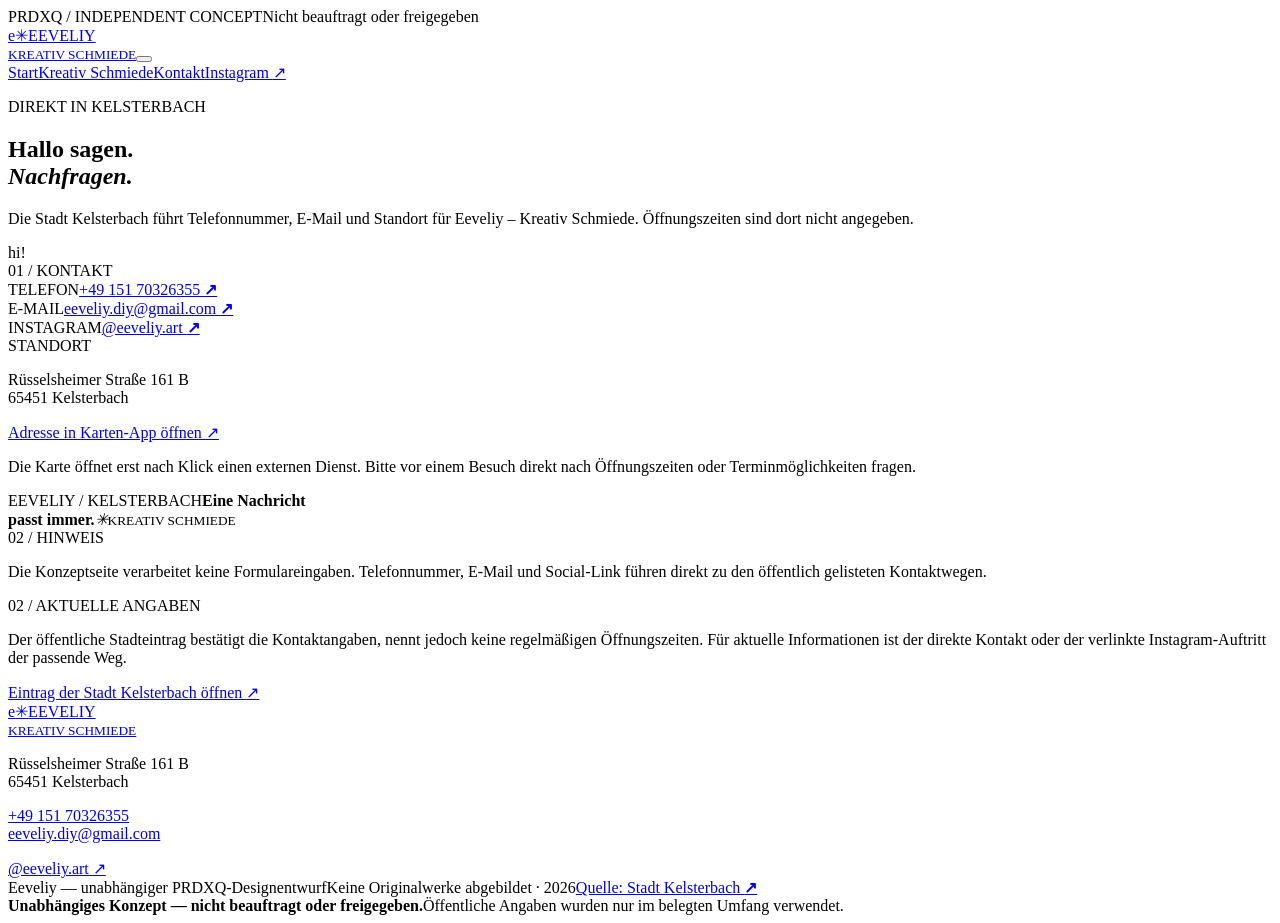
==== kontakt.html @ dfeaa100 "Add Eeveliy concept kontakt.html" ====
<!doctype html><html lang="de"><head><meta charset="utf-8"><meta name="viewport" content="width=device-width, initial-scale=1"><meta name="theme-color" content="#f5eadb"><meta name="description" content="Öffentlich gelistete Kontaktmöglichkeiten für Eeveliy – Kreativ Schmiede in Kelsterbach. Unabhängiger PRDXQ-Websiteentwurf."><title>Kontakt | Eeveliy — PRDXQ Konzept</title><link rel="icon" href="favicon.svg" type="image/svg+xml"><link rel="stylesheet" href="styles.css"></head><body><div class="concept-bar"><span>PRDXQ / INDEPENDENT CONCEPT</span><span>Nicht beauftragt oder freigegeben</span></div><header class="header"><a class="wordmark" href="index.html" aria-label="Eeveliy Startseite"><span class="wordmark-symbol">e<span>✳</span></span><span class="wordmark-name">EEVELIY<br><small>KREATIV SCHMIEDE</small></span></a><button class="menu-toggle" aria-expanded="false" aria-controls="main-nav" aria-label="Menü öffnen"><i></i><i></i></button><nav class="nav" id="main-nav" aria-label="Hauptnavigation"><a href="index.html">Start</a><a href="studio.html">Kreativ Schmiede</a><a class="current" href="kontakt.html">Kontakt</a><a class="nav-social" href="https://www.instagram.com/eeveliy.art/" target="_blank" rel="noopener">Instagram <span>↗</span></a></nav></header>
<main><section class="contact-hero"><div><p class="eyebrow"><span class="dot"></span> DIREKT IN KELSTERBACH</p><h1>Hallo sagen.<br><em>Nachfragen.</em></h1><p class="hero-text">Die Stadt Kelsterbach führt Telefonnummer, E-Mail und Standort für Eeveliy – Kreativ Schmiede. Öffnungszeiten sind dort nicht angegeben.</p></div><div class="contact-doodle"><span>hi!</span><div class="doodle-flower"><i></i><i></i><i></i><i></i><i></i><b></b></div></div></section>
<section class="contact-layout"><div class="contact-list"><div class="eyebrow eyebrow-dark">01 / KONTAKT</div><div class="contact-row"><span>TELEFON</span><a href="tel:+4915170326355">+49 151 70326355 <b>↗</b></a></div><div class="contact-row"><span>E-MAIL</span><a href="mailto:eeveliy.diy@gmail.com">eeveliy.diy@gmail.com <b>↗</b></a></div><div class="contact-row"><span>INSTAGRAM</span><a href="https://www.instagram.com/eeveliy.art/" target="_blank" rel="noopener">@eeveliy.art <b>↗</b></a></div><div class="contact-row"><span>STANDORT</span><p>Rüsselsheimer Straße 161 B<br>65451 Kelsterbach</p></div><a class="map-link" href="https://maps.google.com/?q=R%C3%BCsselsheimer+Stra%C3%9Fe+161+B%2C+65451+Kelsterbach" target="_blank" rel="noopener">Adresse in Karten-App öffnen <span>↗</span></a><p class="small-note">Die Karte öffnet erst nach Klick einen externen Dienst. Bitte vor einem Besuch direkt nach Öffnungszeiten oder Terminmöglichkeiten fragen.</p></div><div class="contact-side"><div class="side-paper"><span>EEVELIY / KELSTERBACH</span><b>Eine Nachricht<br>passt immer.</b><i>✳</i><small>KREATIV SCHMIEDE</small></div><div class="side-note"><span>02 / HINWEIS</span><p>Die Konzeptseite verarbeitet keine Formulareingaben. Telefonnummer, E-Mail und Social-Link führen direkt zu den öffentlich gelisteten Kontaktwegen.</p></div></div></section>
<section class="last-note"><div class="eyebrow eyebrow-dark">02 / AKTUELLE ANGABEN</div><p>Der öffentliche Stadteintrag bestätigt die Kontaktangaben, nennt jedoch keine regelmäßigen Öffnungszeiten. Für aktuelle Informationen ist der direkte Kontakt oder der verlinkte Instagram-Auftritt der passende Weg.</p><a class="link-arrow link-dark" href="https://kelsterbach.de/Wirtschaft-Gewerbe/Branchen-und-Firmen/" target="_blank" rel="noopener">Eintrag der Stadt Kelsterbach öffnen <span>↗</span></a></section></main>
<footer class="footer"><div class="footer-top"><a class="wordmark wordmark-light" href="index.html"><span class="wordmark-symbol">e<span>✳</span></span><span class="wordmark-name">EEVELIY<br><small>KREATIV SCHMIEDE</small></span></a><p>Rüsselsheimer Straße 161 B<br>65451 Kelsterbach</p><p><a href="tel:+4915170326355">+49 151 70326355</a><br><a href="mailto:eeveliy.diy@gmail.com">eeveliy.diy@gmail.com</a></p><a class="footer-social" href="https://www.instagram.com/eeveliy.art/" target="_blank" rel="noopener">@eeveliy.art <span>↗</span></a></div><div class="footer-bottom"><span>Eeveliy — unabhängiger PRDXQ-Designentwurf</span><span>Keine Originalwerke abgebildet · 2026</span><a href="https://kelsterbach.de/Wirtschaft-Gewerbe/Branchen-und-Firmen/" target="_blank" rel="noopener">Quelle: Stadt Kelsterbach <b>↗</b></a></div></footer><aside class="concept-note"><strong>Unabhängiges Konzept — nicht beauftragt oder freigegeben.</strong><span>Öffentliche Angaben wurden nur im belegten Umfang verwendet.</span></aside><script src="script.js" defer></script></body></html>
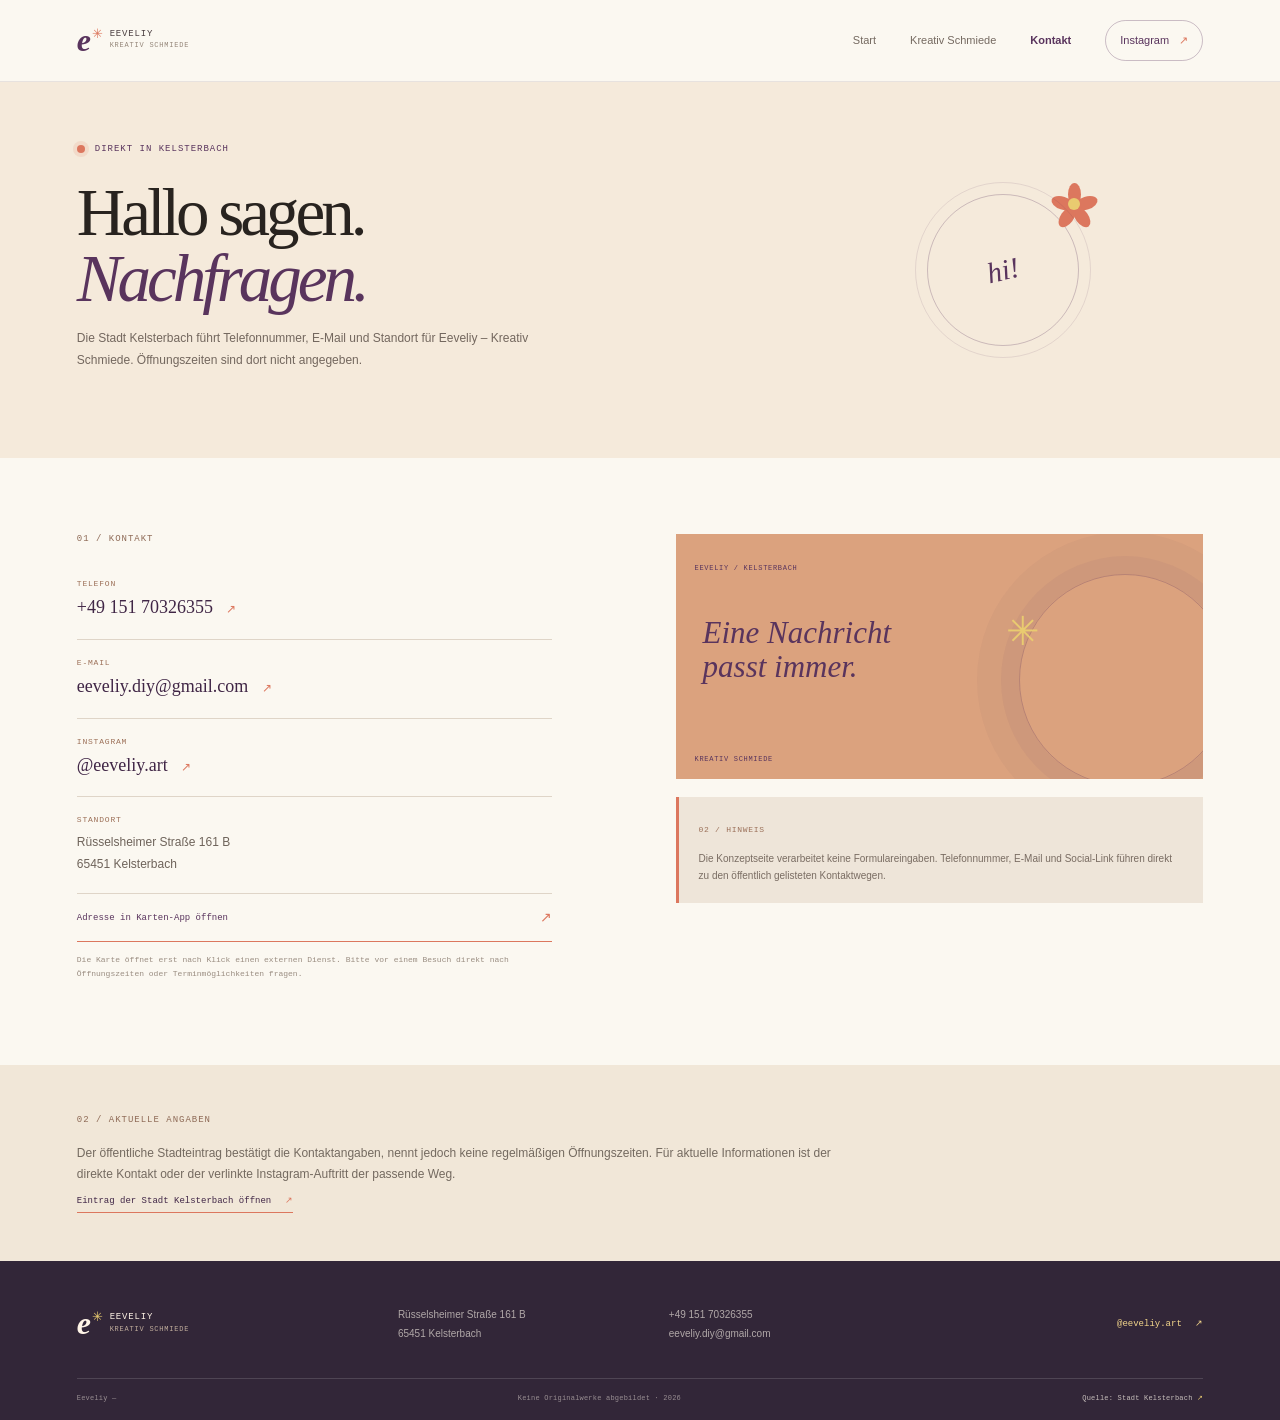
==== commit d6d0f65b: "Remove visible concept labels for client presentation" ====
--- a/kontakt.html
+++ b/kontakt.html
@@ -1,6 +1,6 @@
-<!doctype html><html lang="de"><head><meta charset="utf-8"><meta name="viewport" content="width=device-width, initial-scale=1"><meta name="theme-color" content="#f5eadb"><meta name="description" content="Öffentlich gelistete Kontaktmöglichkeiten für Eeveliy – Kreativ Schmiede in Kelsterbach. Unabhängiger PRDXQ-Websiteentwurf."><title>Kontakt | Eeveliy — PRDXQ Konzept</title><link rel="icon" href="favicon.svg" type="image/svg+xml"><link rel="stylesheet" href="styles.css"></head><body><div class="concept-bar"><span>PRDXQ / INDEPENDENT CONCEPT</span><span>Nicht beauftragt oder freigegeben</span></div><header class="header"><a class="wordmark" href="index.html" aria-label="Eeveliy Startseite"><span class="wordmark-symbol">e<span>✳</span></span><span class="wordmark-name">EEVELIY<br><small>KREATIV SCHMIEDE</small></span></a><button class="menu-toggle" aria-expanded="false" aria-controls="main-nav" aria-label="Menü öffnen"><i></i><i></i></button><nav class="nav" id="main-nav" aria-label="Hauptnavigation"><a href="index.html">Start</a><a href="studio.html">Kreativ Schmiede</a><a class="current" href="kontakt.html">Kontakt</a><a class="nav-social" href="https://www.instagram.com/eeveliy.art/" target="_blank" rel="noopener">Instagram <span>↗</span></a></nav></header>
+<!doctype html><html lang="de"><head><meta charset="utf-8"><meta name="viewport" content="width=device-width, initial-scale=1"><meta name="theme-color" content="#f5eadb"><meta name="description" content="Öffentlich gelistete Kontaktmöglichkeiten für Eeveliy – Kreativ Schmiede in Kelsterbach. Unabhängiger PRDXQ-Websiteentwurf."><title>Kontakt | Eeveliy — PRDXQ Konzept</title><link rel="icon" href="favicon.svg" type="image/svg+xml"><link rel="stylesheet" href="styles.css"></head><body><header class="header"><a class="wordmark" href="index.html" aria-label="Eeveliy Startseite"><span class="wordmark-symbol">e<span>✳</span></span><span class="wordmark-name">EEVELIY<br><small>KREATIV SCHMIEDE</small></span></a><button class="menu-toggle" aria-expanded="false" aria-controls="main-nav" aria-label="Menü öffnen"><i></i><i></i></button><nav class="nav" id="main-nav" aria-label="Hauptnavigation"><a href="index.html">Start</a><a href="studio.html">Kreativ Schmiede</a><a class="current" href="kontakt.html">Kontakt</a><a class="nav-social" href="https://www.instagram.com/eeveliy.art/" target="_blank" rel="noopener">Instagram <span>↗</span></a></nav></header>
 <main><section class="contact-hero"><div><p class="eyebrow"><span class="dot"></span> DIREKT IN KELSTERBACH</p><h1>Hallo sagen.<br><em>Nachfragen.</em></h1><p class="hero-text">Die Stadt Kelsterbach führt Telefonnummer, E-Mail und Standort für Eeveliy – Kreativ Schmiede. Öffnungszeiten sind dort nicht angegeben.</p></div><div class="contact-doodle"><span>hi!</span><div class="doodle-flower"><i></i><i></i><i></i><i></i><i></i><b></b></div></div></section>
 <section class="contact-layout"><div class="contact-list"><div class="eyebrow eyebrow-dark">01 / KONTAKT</div><div class="contact-row"><span>TELEFON</span><a href="tel:+4915170326355">+49 151 70326355 <b>↗</b></a></div><div class="contact-row"><span>E-MAIL</span><a href="mailto:eeveliy.diy@gmail.com">eeveliy.diy@gmail.com <b>↗</b></a></div><div class="contact-row"><span>INSTAGRAM</span><a href="https://www.instagram.com/eeveliy.art/" target="_blank" rel="noopener">@eeveliy.art <b>↗</b></a></div><div class="contact-row"><span>STANDORT</span><p>Rüsselsheimer Straße 161 B<br>65451 Kelsterbach</p></div><a class="map-link" href="https://maps.google.com/?q=R%C3%BCsselsheimer+Stra%C3%9Fe+161+B%2C+65451+Kelsterbach" target="_blank" rel="noopener">Adresse in Karten-App öffnen <span>↗</span></a><p class="small-note">Die Karte öffnet erst nach Klick einen externen Dienst. Bitte vor einem Besuch direkt nach Öffnungszeiten oder Terminmöglichkeiten fragen.</p></div><div class="contact-side"><div class="side-paper"><span>EEVELIY / KELSTERBACH</span><b>Eine Nachricht<br>passt immer.</b><i>✳</i><small>KREATIV SCHMIEDE</small></div><div class="side-note"><span>02 / HINWEIS</span><p>Die Konzeptseite verarbeitet keine Formulareingaben. Telefonnummer, E-Mail und Social-Link führen direkt zu den öffentlich gelisteten Kontaktwegen.</p></div></div></section>
 <section class="last-note"><div class="eyebrow eyebrow-dark">02 / AKTUELLE ANGABEN</div><p>Der öffentliche Stadteintrag bestätigt die Kontaktangaben, nennt jedoch keine regelmäßigen Öffnungszeiten. Für aktuelle Informationen ist der direkte Kontakt oder der verlinkte Instagram-Auftritt der passende Weg.</p><a class="link-arrow link-dark" href="https://kelsterbach.de/Wirtschaft-Gewerbe/Branchen-und-Firmen/" target="_blank" rel="noopener">Eintrag der Stadt Kelsterbach öffnen <span>↗</span></a></section></main>
-<footer class="footer"><div class="footer-top"><a class="wordmark wordmark-light" href="index.html"><span class="wordmark-symbol">e<span>✳</span></span><span class="wordmark-name">EEVELIY<br><small>KREATIV SCHMIEDE</small></span></a><p>Rüsselsheimer Straße 161 B<br>65451 Kelsterbach</p><p><a href="tel:+4915170326355">+49 151 70326355</a><br><a href="mailto:eeveliy.diy@gmail.com">eeveliy.diy@gmail.com</a></p><a class="footer-social" href="https://www.instagram.com/eeveliy.art/" target="_blank" rel="noopener">@eeveliy.art <span>↗</span></a></div><div class="footer-bottom"><span>Eeveliy — unabhängiger PRDXQ-Designentwurf</span><span>Keine Originalwerke abgebildet · 2026</span><a href="https://kelsterbach.de/Wirtschaft-Gewerbe/Branchen-und-Firmen/" target="_blank" rel="noopener">Quelle: Stadt Kelsterbach <b>↗</b></a></div></footer><aside class="concept-note"><strong>Unabhängiges Konzept — nicht beauftragt oder freigegeben.</strong><span>Öffentliche Angaben wurden nur im belegten Umfang verwendet.</span></aside><script src="script.js" defer></script></body></html>
+<footer class="footer"><div class="footer-top"><a class="wordmark wordmark-light" href="index.html"><span class="wordmark-symbol">e<span>✳</span></span><span class="wordmark-name">EEVELIY<br><small>KREATIV SCHMIEDE</small></span></a><p>Rüsselsheimer Straße 161 B<br>65451 Kelsterbach</p><p><a href="tel:+4915170326355">+49 151 70326355</a><br><a href="mailto:eeveliy.diy@gmail.com">eeveliy.diy@gmail.com</a></p><a class="footer-social" href="https://www.instagram.com/eeveliy.art/" target="_blank" rel="noopener">@eeveliy.art <span>↗</span></a></div><div class="footer-bottom"><span>Eeveliy — </span><span>Keine Originalwerke abgebildet · 2026</span><a href="https://kelsterbach.de/Wirtschaft-Gewerbe/Branchen-und-Firmen/" target="_blank" rel="noopener">Quelle: Stadt Kelsterbach <b>↗</b></a></div></footer><script src="script.js" defer></script></body></html>
 
--- a/styles.css
+++ b/styles.css
@@ -0,0 +1,11 @@
+:root{--ink:#28231f;--plum:#59345d;--plum-dark:#402646;--coral:#dc775e;--coral-light:#efaa8d;--lemon:#e9cb70;--cream:#f5eadb;--paper:#fbf8f1;--muted:#81756b;--line:#dfd5c8;--max:1220px;--serif:'Iowan Old Style','Palatino Linotype',Georgia,serif;--sans:'Trebuchet MS',Arial,sans-serif;--mono:Consolas,'Courier New',monospace}
+*{box-sizing:border-box}html{scroll-behavior:smooth;scroll-padding-top:100px}body{margin:0;background:var(--paper);color:var(--ink);font:15px/1.65 var(--sans);-webkit-font-smoothing:antialiased}a{color:inherit;text-decoration:none}button{font:inherit}::selection{background:var(--lemon);color:var(--plum-dark)}.concept-bar{min-height:28px;background:var(--plum);color:#fff9ef;display:flex;justify-content:center;align-items:center;gap:16px;padding:4px 16px;font:8px var(--mono);letter-spacing:.09em;text-transform:uppercase}.concept-bar span+span:before{content:'✳';margin-right:16px;color:var(--lemon)}.header{height:82px;padding:0 max(calc((100vw - var(--max))/2),6vw);display:flex;align-items:center;justify-content:space-between;border-bottom:1px solid rgba(64,38,70,.1);background:rgba(251,248,241,.94);backdrop-filter:blur(14px);position:relative;z-index:5}.wordmark{display:flex;align-items:center;gap:10px}.wordmark-symbol{font:700 32px/.9 var(--serif);font-style:italic;color:var(--plum);letter-spacing:-.1em}.wordmark-symbol span{font:13px var(--sans);font-style:normal;color:var(--coral);vertical-align:top;margin-left:4px}.wordmark-name{font:9px/1.3 var(--mono);letter-spacing:.09em;color:#4a3e40}.wordmark-name small{font-size:7px;color:#95877a;letter-spacing:.11em}.nav{display:flex;align-items:center;gap:34px}.nav>a{font-size:11px;color:#756a61;transition:color .2s}.nav>a:hover,.nav>a.current{color:var(--plum);font-weight:bold}.nav .nav-social{border:1px solid rgba(89,52,93,.3);padding:10px 14px;border-radius:30px;color:var(--plum)}.nav-social span{color:var(--coral);margin-left:7px}.menu-toggle{display:none}
+.hero{min-height:615px;padding:68px max(calc((100vw - var(--max))/2),6vw) 74px;background:var(--cream);display:grid;grid-template-columns:1fr .95fr;align-items:center;position:relative;overflow:hidden}.hero-copy{position:relative;z-index:2;max-width:590px}.eyebrow{font:9px var(--mono);letter-spacing:.11em;color:var(--plum);display:flex;align-items:center;gap:10px;text-transform:uppercase}.dot{width:8px;height:8px;border-radius:50%;background:var(--coral);display:inline-block;box-shadow:0 0 0 4px rgba(220,119,94,.14)}h1,h2,h3,p{margin-top:0}h1{font:500 clamp(53px,6.4vw,83px)/.99 var(--serif);letter-spacing:-.06em;margin:28px 0 22px}h1 em,h2 em{font-style:italic;color:var(--plum)}.hero-text{font-size:14px;line-height:1.85;color:#73675e;max-width:510px;margin-bottom:25px}.hero-links{display:flex;align-items:center;gap:24px}.button{min-height:48px;display:inline-flex;align-items:center;gap:15px;padding:14px 18px;border:1px solid transparent;font:9px var(--mono);letter-spacing:.045em;transition:transform .2s,background .2s}.button:hover{transform:translateY(-2px)}.button span{font-size:14px}.button-violet{background:var(--plum);color:#fff8ed}.button-violet:hover{background:#704674}.button-outline-dark{border-color:var(--plum);color:var(--plum);background:transparent}.button-outline-dark:hover{background:rgba(89,52,93,.07)}.button-cream{background:var(--cream);color:var(--plum-dark)}.button-cream:hover{background:#fff}.link-arrow{font:9px var(--mono);border-bottom:1px solid var(--coral);padding-bottom:6px;color:var(--plum)}.link-arrow span{margin-left:8px;color:var(--coral)}.link-dark{color:var(--plum-dark)}.hero-credit{font:7px var(--mono);letter-spacing:.1em;color:#9a8875;margin-top:39px}.hero-number{position:absolute;left:max(calc((100vw - var(--max))/2),6vw);bottom:21px;font:8px var(--mono);letter-spacing:.12em;color:#9c8d7d}.hero-visual{height:440px;position:relative;margin-left:0;isolation:isolate}.hero-visual:before{content:'';position:absolute;inset:4%;background:radial-gradient(ellipse at center,rgba(220,119,94,.16),transparent 65%);z-index:-2}.sun-shape{position:absolute;width:175px;height:175px;border-radius:50%;background:var(--lemon);top:4%;right:17%;opacity:.9}.paper{position:absolute;filter:drop-shadow(12px 14px 0 rgba(64,38,70,.06));}.paper-a{width:210px;height:280px;left:25%;top:14%;background:#fff9ee;clip-path:polygon(10% 0,100% 11%,88% 100%,0 86%);transform:rotate(8deg)}.paper-b{width:192px;height:235px;left:46%;top:21%;background:#d7b4bc;clip-path:polygon(0 13%,79% 0,100% 84%,16% 100%);transform:rotate(-8deg)}.paper-c{width:125px;height:166px;left:24%;top:48%;background:var(--coral-light);clip-path:polygon(8% 0,100% 11%,87% 100%,0 82%);transform:rotate(-4deg)}.flower{position:absolute;border-radius:50%;width:108px;height:108px;left:32%;top:35%;display:grid;place-items:center;animation:float 7s ease-in-out infinite}.flower i{position:absolute;width:37px;height:55px;background:var(--coral);border-radius:80% 80% 40% 40%;left:35px;top:0;transform-origin:50% 54px}.flower i:nth-child(2){transform:rotate(72deg)}.flower i:nth-child(3){transform:rotate(144deg)}.flower i:nth-child(4){transform:rotate(216deg)}.flower i:nth-child(5){transform:rotate(288deg)}.flower b{position:relative;width:29px;height:29px;border-radius:50%;background:var(--lemon);border:3px solid #fff4dc}.flower-two{width:70px;height:70px;left:66%;top:60%;transform:scale(.72);animation-delay:-3s}.flower-two i{background:var(--plum)}.flower-two b{background:var(--coral-light)}.visual-scribble{position:absolute;right:7%;top:17%;font:italic 19px/1 var(--serif);color:var(--plum);transform:rotate(10deg)}.visual-note{position:absolute;right:2%;bottom:15%;font:7px/1.6 var(--mono);letter-spacing:.08em;color:#8b7566;text-align:right}.visual-star{position:absolute;left:10%;bottom:21%;font-size:25px;color:var(--plum);transform:rotate(15deg)}@keyframes float{0%,100%{transform:translateY(0) rotate(-4deg)}50%{transform:translateY(-8px) rotate(3deg)}}
+.manifesto{padding:98px max(calc((100vw - var(--max))/2),6vw);background:var(--paper)}.eyebrow-dark{color:#8e6a56}.manifesto-grid{display:grid;grid-template-columns:1fr .78fr;gap:12%;align-items:start;margin-top:21px}.manifesto h2,.market-copy h2,.fact-title h2,.record-copy h2,.studio-boundary h2{font:500 clamp(39px,4.3vw,57px)/1.08 var(--serif);letter-spacing:-.045em;margin:0}.manifesto h2 em,.market-copy h2 em,.fact-title h2 em,.record-copy h2 em,.studio-boundary h2 em{color:var(--coral);}.manifesto-grid>div p{font-size:12px;line-height:1.85;color:#71685f;margin-bottom:15px}.manifesto-grid .link-arrow{margin-top:4px}.market-story{display:grid;grid-template-columns:1.02fr .98fr;min-height:430px;background:#e9dcd1}.market-art{position:relative;overflow:hidden;background:#a64f55;min-height:380px}.market-art:before{content:'';position:absolute;inset:0;background:radial-gradient(circle at 22% 30%,rgba(241,207,114,.55),transparent 21%),linear-gradient(130deg,transparent 42%,rgba(61,40,58,.24) 42.3%,transparent 43%)}.market-circle{position:absolute;width:270px;height:270px;border:1px solid rgba(255,249,239,.52);border-radius:50%;top:14%;left:24%;box-shadow:0 0 0 22px rgba(255,249,239,.08),0 0 0 48px rgba(255,249,239,.07)}.market-ticket{position:absolute;top:22%;left:35%;width:168px;height:205px;background:#f7e9d3;transform:rotate(-9deg);box-shadow:13px 15px 0 rgba(56,35,48,.17);display:flex;flex-direction:column;justify-content:space-between;padding:15px;color:var(--plum)}.market-ticket span{font:7px var(--mono);letter-spacing:.09em}.market-ticket strong{font:500 28px/.94 var(--serif);letter-spacing:-.03em}.market-ticket i{align-self:end;font:italic 22px var(--serif);color:var(--coral)}.market-flower{position:absolute;right:12%;bottom:11%;width:94px;height:94px;border-radius:50%;background:var(--lemon);clip-path:polygon(50% 0,61% 34%,95% 15%,72% 47%,100% 60%,64% 63%,78% 100%,50% 74%,25% 100%,36% 65%,0 55%,34% 46%,16% 15%)}.market-caption{position:absolute;bottom:18px;left:22px;color:#fff3e5;font:7px/1.6 var(--mono);letter-spacing:.12em}.market-caption b{font-weight:400;color:var(--lemon)}.market-copy{align-self:center;padding:65px 9%}.market-copy h2{font-size:47px;margin:21px 0 18px}.market-copy p{font-size:12px;line-height:1.85;color:#786c61;max-width:440px;margin-bottom:23px}.cta-band{min-height:270px;display:flex;align-items:center;justify-content:space-between;gap:25px;background:var(--plum);color:#fff7e8;padding:55px max(calc((100vw - var(--max))/2),6vw);position:relative;overflow:hidden}.cta-band .eyebrow{color:var(--lemon)}.cta-band h2{font:500 42px/1.1 var(--serif);margin:15px 0 8px}.cta-band p{font-size:11px;color:rgba(255,248,237,.7);margin:0;max-width:450px}.cta-star{position:absolute;right:23%;bottom:-70px;font-size:180px;color:rgba(255,255,255,.035)}.footer{background:#322638;color:#f8eddf;padding:44px max(calc((100vw - var(--max))/2),6vw) 18px}.footer-top{display:grid;grid-template-columns:1.2fr 1fr 1.25fr .8fr;gap:20px;align-items:center;padding-bottom:35px}.wordmark-light .wordmark-symbol,.wordmark-light .wordmark-name{color:#fff4e7}.wordmark-light .wordmark-symbol span{color:var(--lemon)}.wordmark-light .wordmark-name small{color:#c0ad9c}.footer-top p{font-size:10px;line-height:1.9;color:rgba(255,248,237,.62);margin:0}.footer-top p a:hover,.footer-social:hover{color:var(--lemon)}.footer-social{font:9px var(--mono);justify-self:end;color:#f2d58b}.footer-social span{margin-left:8px}.footer-bottom{border-top:1px solid rgba(255,255,255,.14);display:flex;justify-content:space-between;gap:18px;padding-top:15px;font:7px var(--mono);letter-spacing:.03em;color:rgba(255,248,237,.5)}.footer-bottom a{color:rgba(255,248,237,.73)}.footer-bottom b{color:var(--lemon);font-weight:400}.concept-note{background:#28202d;color:rgba(255,248,237,.61);padding:12px max(calc((100vw - var(--max))/2),6vw);display:flex;align-items:center;gap:14px;font:7px/1.5 var(--mono)}.concept-note strong{color:var(--lemon);font-weight:400;white-space:nowrap;letter-spacing:.06em;text-transform:uppercase}
+.subhero{background:var(--cream);padding:61px max(calc((100vw - var(--max))/2),6vw) 50px;display:grid;grid-template-columns:1fr .9fr;align-items:center;min-height:470px;overflow:hidden}.subhero h1{font-size:70px;margin:24px 0 18px}.subhero .hero-text{max-width:450px}.breadcrumb{display:flex;gap:10px;font:8px var(--mono);color:#958476;margin-top:23px}.breadcrumb a{color:var(--plum)}.breadcrumb span:nth-child(2){color:var(--coral)}.studio-graphic{height:330px;position:relative;background:#ede0cf;overflow:hidden;border:1px solid rgba(89,52,93,.16)}.studio-graphic:before{content:'';position:absolute;inset:0;background-image:linear-gradient(rgba(89,52,93,.06) 1px,transparent 1px),linear-gradient(90deg,rgba(89,52,93,.06) 1px,transparent 1px);background-size:28px 28px}.ink-circle{width:190px;height:190px;background:var(--plum);border-radius:50%;position:absolute;left:28%;top:19%;box-shadow:40px 27px 0 -9px var(--coral),-53px 40px 0 -14px var(--lemon)}.studio-ribbon{position:absolute;font:8px var(--mono);letter-spacing:.16em;color:#fff3de;background:var(--coral);padding:8px 13px;transform:rotate(-13deg)}.ribbon-one{top:22%;left:14%}.ribbon-two{right:9%;bottom:23%;background:var(--plum);transform:rotate(8deg)}.studio-stamp{position:absolute;right:20%;top:26%;width:73px;height:73px;border:1px solid var(--lemon);border-radius:50%;display:grid;place-content:center;text-align:center;font:8px/1.15 var(--mono);color:var(--cream);transform:rotate(10deg)}.studio-stamp b{font-size:16px;color:var(--lemon)}.studio-gridline{position:absolute;bottom:0;left:13%;width:75%;height:1px;background:rgba(89,52,93,.5)}.studio-facts{padding:91px max(calc((100vw - var(--max))/2),6vw);display:grid;grid-template-columns:.8fr 1fr;gap:12%}.fact-title h2{margin-top:20px}.facts-list{border-top:1px solid var(--line)}.fact-row{display:grid;grid-template-columns:38px 1fr;gap:15px;padding:18px 0;border-bottom:1px solid var(--line)}.fact-row>span{font:9px var(--mono);color:var(--coral);padding-top:3px}.fact-row b{font:500 16px var(--serif);color:var(--plum-dark)}.fact-row p{font-size:11px;color:#7a6f65;margin:6px 0 0;line-height:1.7}.market-record{background:#e7dcd1;display:grid;grid-template-columns:.55fr 1fr .7fr;align-items:center;gap:5%;padding:68px max(calc((100vw - var(--max))/2),6vw)}.record-date{display:flex;flex-direction:column;gap:7px;color:#8b7466;font:8px var(--mono);letter-spacing:.09em}.record-date b{font:500 62px/1 var(--serif);color:var(--plum)}.record-copy h2{font-size:43px;margin:17px 0}.record-copy p{font-size:11px;line-height:1.85;color:#76695f;max-width:510px}.record-art{height:220px;position:relative;background:#d38566;overflow:hidden}.record-oval{position:absolute;border:1px solid rgba(255,249,239,.7);border-radius:50%}.oval-one{width:230px;height:110px;left:4%;top:25%;transform:rotate(38deg)}.oval-two{width:230px;height:110px;right:2%;bottom:15%;transform:rotate(-31deg)}.record-art span{position:absolute;left:24%;top:36%;font:8px/1.7 var(--mono);letter-spacing:.16em;color:#fff5e5;transform:rotate(-5deg)}.studio-boundary{padding:77px max(calc((100vw - var(--max))/2),6vw);display:grid;grid-template-columns:55px 1fr auto;gap:25px;align-items:center}.boundary-icon{font-size:25px;color:var(--coral)}.studio-boundary h2{font-size:35px;margin:17px 0}.studio-boundary p{font-size:11px;line-height:1.8;color:#756a60;max-width:700px;margin:0}.studio-boundary .button{white-space:nowrap}
+.contact-hero{background:var(--cream);padding:62px max(calc((100vw - var(--max))/2),6vw);display:flex;justify-content:space-between;align-items:center;min-height:355px}.contact-hero h1{font-size:67px;margin:25px 0 15px}.contact-hero .hero-text{font-size:12px;max-width:500px}.contact-doodle{width:152px;height:152px;border:1px solid rgba(89,52,93,.27);border-radius:50%;display:grid;place-items:center;position:relative;margin-right:11%}.contact-doodle:after{content:'';position:absolute;inset:-13px;border:1px solid rgba(89,52,93,.12);border-radius:50%}.contact-doodle>span{font:italic 29px var(--serif);color:var(--plum);transform:rotate(-13deg);z-index:1}.doodle-flower{position:absolute;right:-19px;top:-12px;width:45px;height:45px}.doodle-flower i{position:absolute;width:13px;height:23px;border-radius:50%;background:var(--coral);left:16px;top:0;transform-origin:50% 24px}.doodle-flower i:nth-child(2){transform:rotate(72deg)}.doodle-flower i:nth-child(3){transform:rotate(144deg)}.doodle-flower i:nth-child(4){transform:rotate(216deg)}.doodle-flower i:nth-child(5){transform:rotate(288deg)}.doodle-flower b{position:absolute;width:12px;height:12px;border-radius:50%;background:var(--lemon);left:16px;top:15px}.contact-layout{padding:76px max(calc((100vw - var(--max))/2),6vw);display:grid;grid-template-columns:.9fr 1fr;gap:11%}.contact-list .eyebrow{margin-bottom:17px}.contact-row{padding:18px 0;border-bottom:1px solid var(--line)}.contact-row>span{font:8px var(--mono);letter-spacing:.1em;color:#9c7058;display:block;margin-bottom:8px}.contact-row>a{font:500 18px var(--serif);color:var(--plum-dark)}.contact-row>a b{font:12px var(--mono);color:var(--coral);margin-left:9px}.contact-row p{font:12px/1.8 var(--sans);color:#6e635a;margin:0}.map-link{display:flex;align-items:center;justify-content:space-between;padding:15px 0;border-bottom:1px solid var(--coral);font:9px var(--mono);color:var(--plum)}.map-link span{font-size:14px;color:var(--coral)}.small-note{font:8px/1.7 var(--mono);color:#998c80;margin-top:11px}.contact-side{display:flex;flex-direction:column;gap:18px}.side-paper{height:245px;background:#dba27e;position:relative;padding:19px;color:var(--plum);overflow:hidden}.side-paper:before{content:'';position:absolute;width:210px;height:210px;border:1px solid rgba(89,52,93,.28);border-radius:50%;right:-28px;top:40px;box-shadow:0 0 0 18px rgba(89,52,93,.05),0 0 0 42px rgba(89,52,93,.04)}.side-paper>span,.side-paper small{font:7px var(--mono);letter-spacing:.1em}.side-paper>b{position:absolute;left:27px;top:82px;font:italic 31px/1.1 var(--serif)}.side-paper>i{position:absolute;right:31%;top:26%;font-style:normal;font-size:40px;color:var(--lemon)}.side-paper small{position:absolute;left:19px;bottom:16px}.side-note{padding:18px 20px;background:#eee5d9;border-left:3px solid var(--coral)}.side-note>span{font:8px var(--mono);letter-spacing:.09em;color:#9b7059}.side-note p{font-size:10px;line-height:1.75;color:#796c62;margin:10px 0 0}.last-note{background:#f1e7d8;padding:50px max(calc((100vw - var(--max))/2),6vw)}.last-note>p{font-size:12px;line-height:1.8;color:#746a60;max-width:770px;margin:18px 0 0}.last-note .link-arrow{margin-top:5px}
+@media(max-width:950px){.header{padding:0 5vw}.nav{gap:20px}.hero,.subhero,.contact-hero{padding-left:5vw;padding-right:5vw}.hero{grid-template-columns:1fr .8fr}.hero-visual{transform:scale(.9);transform-origin:center right;margin-right:-8vw}.manifesto,.market-story,.cta-band,.footer,.studio-facts,.market-record,.studio-boundary,.contact-layout,.last-note{padding-left:5vw;padding-right:5vw}.market-copy{padding:50px 7%}.market-record{grid-template-columns:.4fr 1fr .65fr;gap:3%}.footer-top{grid-template-columns:1.2fr 1fr 1.1fr .75fr}.subhero{grid-template-columns:1fr .75fr}.studio-graphic{margin-left:5%}.concept-note{padding-left:5vw;padding-right:5vw}}
+@media(max-width:680px){.concept-bar{font-size:7px;gap:6px;letter-spacing:.04em;padding:5px}.concept-bar span+span:before{margin-right:6px}.header{height:70px;padding:0 19px}.wordmark-symbol{font-size:27px}.wordmark-name{font-size:8px}.menu-toggle{display:flex;width:40px;height:40px;background:transparent;border:1px solid rgba(89,52,93,.27);border-radius:50%;align-items:center;justify-content:center;flex-direction:column;gap:5px}.menu-toggle i{width:15px;height:1px;background:var(--plum);transition:transform .2s}.menu-toggle[aria-expanded=true] i:first-child{transform:translateY(3px) rotate(45deg)}.menu-toggle[aria-expanded=true] i+ i{transform:translateY(-3px) rotate(-45deg)}.nav{position:absolute;top:69px;left:0;right:0;background:rgba(251,248,241,.98);display:flex;flex-direction:column;align-items:stretch;gap:0;padding:0 19px;max-height:0;overflow:hidden;transition:max-height .25s,padding .25s;border-bottom:1px solid transparent}.nav.is-open{max-height:330px;padding:8px 19px 17px;border-color:rgba(89,52,93,.15)}.nav>a{padding:12px 2px;border-bottom:1px solid rgba(89,52,93,.1);font-size:13px}.nav .nav-social{border:0;border-bottom:1px solid rgba(89,52,93,.1);padding:12px 2px;border-radius:0}.nav .nav-social span{float:right}.menu-lock{overflow:hidden}.hero{display:flex;flex-direction:column;align-items:stretch;padding:53px 21px 50px;min-height:0}.hero h1{font-size:clamp(50px,13vw,70px);margin:23px 0 18px}.hero-text{font-size:12px;line-height:1.8}.hero-links{flex-direction:column;align-items:flex-start;gap:17px}.hero-credit{margin-top:24px;font-size:6px}.hero-visual{height:295px;margin:14px -21px -20px 0;transform:none}.sun-shape{width:120px;height:120px;right:13%;top:2%}.paper-a{width:155px;height:207px;left:21%;top:14%}.paper-b{width:142px;height:174px;left:44%;top:20%}.paper-c{width:93px;height:123px;left:20%;top:48%}.flower{transform:scale(.76);left:27%;top:31%}.flower-two{left:63%;top:58%;transform:scale(.6)}.visual-scribble{font-size:15px;right:5%}.visual-note{font-size:6px;right:3%;bottom:12%}.visual-star{left:9%;bottom:16%;font-size:19px}.hero-number{left:21px;bottom:12px;font-size:7px}.manifesto{padding:67px 21px}.manifesto-grid{grid-template-columns:1fr;gap:20px;margin-top:18px}.manifesto h2,.market-copy h2,.fact-title h2,.record-copy h2{font-size:40px}.manifesto-grid>div p{font-size:11px}.market-story{grid-template-columns:1fr}.market-art{min-height:290px}.market-ticket{width:143px;height:174px;left:33%;top:20%}.market-ticket strong{font-size:24px}.market-copy{padding:41px 21px 50px}.market-copy p{font-size:11px}.cta-band{min-height:0;padding:44px 21px 49px;display:block}.cta-band h2{font-size:37px}.cta-band p{font-size:10px;max-width:290px}.cta-band .button{margin-top:24px}.cta-star{right:-6%;bottom:-88px;font-size:145px}.footer{padding:33px 21px 15px}.footer-top{grid-template-columns:1fr 1fr;gap:21px 11px;padding-bottom:25px}.footer-top .wordmark{grid-column:1/-1}.footer-social{justify-self:start}.footer-top p{font-size:9px}.footer-bottom{flex-direction:column;gap:8px;font-size:7px}.concept-note{display:block;padding:11px 21px;font-size:7px}.concept-note strong{display:block;margin-bottom:4px;white-space:normal}.subhero{display:block;padding:50px 21px 33px}.subhero h1{font-size:59px}.studio-graphic{height:245px;margin:28px 0 0}.ink-circle{width:145px;height:145px;left:25%;top:20%}.studio-stamp{width:61px;height:61px;right:17%;top:28%;font-size:7px}.studio-facts{display:block;padding:65px 21px}.fact-title{margin-bottom:26px}.fact-title h2{margin-top:16px}.fact-row{grid-template-columns:30px 1fr;padding:16px 0}.fact-row b{font-size:15px}.market-record{grid-template-columns:1fr 1fr;padding:48px 21px;gap:20px}.record-date b{font-size:47px}.record-date{gap:6px}.record-copy{grid-column:1/-1;grid-row:2}.record-copy h2{font-size:39px}.record-art{grid-column:2;grid-row:1;height:142px}.record-art span{font-size:6px;left:20%;top:33%}.studio-boundary{grid-template-columns:30px 1fr;padding:52px 21px;gap:13px;align-items:start}.studio-boundary h2{font-size:29px}.studio-boundary p{font-size:10px}.studio-boundary .button{grid-column:2;justify-self:start;margin-top:9px}.contact-hero{padding:51px 21px 43px;min-height:0}.contact-hero h1{font-size:57px}.contact-hero .hero-text{font-size:11px}.contact-doodle{display:none}.contact-layout{grid-template-columns:1fr;gap:35px;padding:56px 21px 45px}.contact-row>a{font-size:17px}.side-paper{height:215px}.side-paper>b{font-size:28px}.last-note{padding:38px 21px 50px}.last-note>p{font-size:11px}}
+@media(max-width:370px){.hero h1{font-size:47px}.concept-bar{font-size:6px}.hero-visual{height:255px}.paper-a{left:18%}.paper-b{left:42%}.studio-boundary h2{font-size:26px}}
+@media(prefers-reduced-motion:reduce){*,*::before,*::after{scroll-behavior:auto!important;animation:none!important;transition:none!important}}
+
